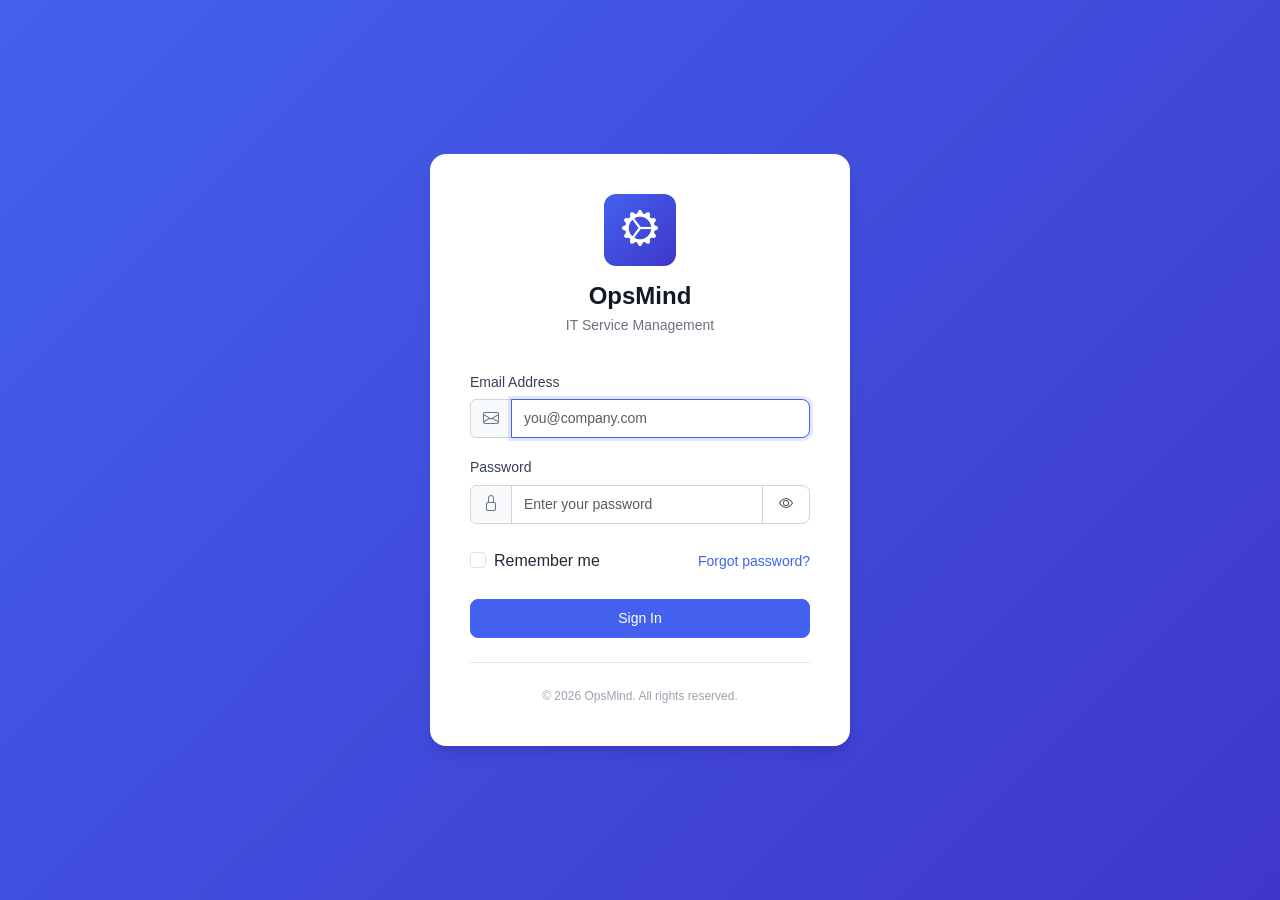
==== index.html @ 959a6747 "first commit" ====
<!DOCTYPE html>
<html lang="en">
<head>
    <meta charset="UTF-8">
    <meta name="viewport" content="width=device-width, initial-scale=1.0">
    <meta name="description" content="OpsMind - IT Service Management System">
    <title>OpsMind - Login</title>
    
    <!-- Bootstrap 5 CSS -->
    <link href="https://cdn.jsdelivr.net/npm/bootstrap@5.3.2/dist/css/bootstrap.min.css" rel="stylesheet">
    <!-- Bootstrap Icons -->
    <link href="https://cdn.jsdelivr.net/npm/bootstrap-icons@1.11.1/font/bootstrap-icons.css" rel="stylesheet">
    <!-- Custom CSS -->
    <link href="/assets/css/main.css" rel="stylesheet">
</head>
<body class="login-page">
    <div class="login-container">
        <div class="login-card">
            <!-- Logo and Branding -->
            <div class="login-header">
                <div class="login-logo">
                    <i class="bi bi-gear-wide-connected"></i>
                </div>
                <h1 class="login-title">OpsMind</h1>
                <p class="login-subtitle">IT Service Management</p>
            </div>

            <!-- Login Form -->
            <form id="loginForm" novalidate>
                <!-- Error Alert (hidden by default) -->
                <div id="loginError" class="alert alert-danger d-none" role="alert">
                    <i class="bi bi-exclamation-triangle-fill me-2"></i>
                    <span id="loginErrorMessage">Invalid credentials</span>
                </div>

                <!-- Email Input -->
                <div class="mb-3">
                    <label for="email" class="form-label">Email Address</label>
                    <div class="input-group">
                        <span class="input-group-text">
                            <i class="bi bi-envelope"></i>
                        </span>
                        <input 
                            type="email" 
                            class="form-control" 
                            id="email" 
                            name="email"
                            placeholder="you@company.com" 
                            required
                            autocomplete="email"
                        >
                    </div>
                    <div class="invalid-feedback">Please enter a valid email address.</div>
                </div>

                <!-- Password Input -->
                <div class="mb-4">
                    <label for="password" class="form-label">Password</label>
                    <div class="input-group">
                        <span class="input-group-text">
                            <i class="bi bi-lock"></i>
                        </span>
                        <input 
                            type="password" 
                            class="form-control" 
                            id="password" 
                            name="password"
                            placeholder="Enter your password" 
                            required
                            autocomplete="current-password"
                        >
                        <button 
                            class="btn btn-outline-secondary" 
                            type="button" 
                            id="togglePassword"
                            aria-label="Toggle password visibility"
                        >
                            <i class="bi bi-eye"></i>
                        </button>
                    </div>
                    <div class="invalid-feedback">Password is required.</div>
                </div>

                <!-- Remember Me & Forgot Password -->
                <div class="d-flex justify-content-between align-items-center mb-4">
                    <div class="form-check">
                        <input class="form-check-input" type="checkbox" id="rememberMe" name="rememberMe">
                        <label class="form-check-label" for="rememberMe">Remember me</label>
                    </div>
                    <a href="#" class="forgot-password-link">Forgot password?</a>
                </div>

                <!-- Submit Button -->
                <button type="submit" class="btn btn-primary w-100 btn-login" id="loginButton">
                    <span class="btn-text">Sign In</span>
                    <span class="btn-loader d-none">
                        <span class="spinner-border spinner-border-sm me-2" role="status" aria-hidden="true"></span>
                        Signing in...
                    </span>
                </button>
            </form>

            <!-- Footer -->
            <div class="login-footer">
                <p>&copy; 2026 OpsMind. All rights reserved.</p>
            </div>
        </div>
    </div>

    <!-- Bootstrap 5 JS -->
    <script src="https://cdn.jsdelivr.net/npm/bootstrap@5.3.2/dist/js/bootstrap.bundle.min.js"></script>
    <!-- Mock API (for demo mode - load before other scripts) -->
    <script src="/assets/js/mock-api.js"></script>
    <!-- Auth Module -->
    <script type="module" src="/assets/js/auth.js"></script>
</body>
</html>
---- assets/css/main.css ----
/**
 * OpsMind - IT Service Management System
 * Main Stylesheet
 * 
 * Design System:
 * - Primary: #4361ee (Professional Blue)
 * - Secondary: #3f37c9 (Deep Blue)
 * - Success: #10b981 (Green)
 * - Warning: #f59e0b (Amber)
 * - Danger: #ef4444 (Red)
 * - Info: #06b6d4 (Cyan)
 */

/* ====================================
   CSS Custom Properties (Variables)
   ==================================== */
:root {
    /* Brand Colors */
    --color-primary: #4361ee;
    --color-primary-hover: #3651d4;
    --color-primary-light: #eef2ff;
    --color-secondary: #3f37c9;
    
    /* Status Colors */
    --color-success: #10b981;
    --color-success-light: #d1fae5;
    --color-warning: #f59e0b;
    --color-warning-light: #fef3c7;
    --color-danger: #ef4444;
    --color-danger-light: #fee2e2;
    --color-info: #06b6d4;
    --color-info-light: #cffafe;
    
    /* Neutral Colors */
    --color-gray-50: #f9fafb;
    --color-gray-100: #f3f4f6;
    --color-gray-200: #e5e7eb;
    --color-gray-300: #d1d5db;
    --color-gray-400: #9ca3af;
    --color-gray-500: #6b7280;
    --color-gray-600: #4b5563;
    --color-gray-700: #374151;
    --color-gray-800: #1f2937;
    --color-gray-900: #111827;
    
    /* Layout */
    --sidebar-width: 260px;
    --sidebar-collapsed-width: 70px;
    --navbar-height: 60px;
    --content-padding: 24px;
    
    /* Typography */
    --font-family: 'Inter', -apple-system, BlinkMacSystemFont, 'Segoe UI', Roboto, Oxygen, Ubuntu, sans-serif;
    --font-size-xs: 0.75rem;
    --font-size-sm: 0.875rem;
    --font-size-base: 1rem;
    --font-size-lg: 1.125rem;
    --font-size-xl: 1.25rem;
    --font-size-2xl: 1.5rem;
    --font-size-3xl: 1.875rem;
    
    /* Shadows */
    --shadow-sm: 0 1px 2px 0 rgb(0 0 0 / 0.05);
    --shadow: 0 1px 3px 0 rgb(0 0 0 / 0.1), 0 1px 2px -1px rgb(0 0 0 / 0.1);
    --shadow-md: 0 4px 6px -1px rgb(0 0 0 / 0.1), 0 2px 4px -2px rgb(0 0 0 / 0.1);
    --shadow-lg: 0 10px 15px -3px rgb(0 0 0 / 0.1), 0 4px 6px -4px rgb(0 0 0 / 0.1);
    
    /* Border Radius */
    --radius-sm: 0.25rem;
    --radius: 0.5rem;
    --radius-lg: 0.75rem;
    --radius-xl: 1rem;
    
    /* Transitions */
    --transition-fast: 150ms ease;
    --transition-base: 200ms ease;
    --transition-slow: 300ms ease;
}

/* ====================================
   Base Styles
   ==================================== */
* {
    box-sizing: border-box;
}

html {
    height: 100%;
}

body {
    font-family: var(--font-family);
    font-size: var(--font-size-base);
    line-height: 1.6;
    color: var(--color-gray-800);
    background-color: var(--color-gray-100);
    margin: 0;
    padding: 0;
    min-height: 100%;
    -webkit-font-smoothing: antialiased;
    -moz-osx-font-smoothing: grayscale;
}

/* ====================================
   Login Page Styles
   ==================================== */
.login-page {
    min-height: 100vh;
    display: flex;
    align-items: center;
    justify-content: center;
    background: linear-gradient(135deg, var(--color-primary) 0%, var(--color-secondary) 100%);
    padding: 20px;
}

.login-container {
    width: 100%;
    max-width: 420px;
}

.login-card {
    background: white;
    border-radius: var(--radius-xl);
    box-shadow: var(--shadow-lg);
    padding: 40px;
}

.login-header {
    text-align: center;
    margin-bottom: 32px;
}

.login-logo {
    width: 72px;
    height: 72px;
    background: linear-gradient(135deg, var(--color-primary) 0%, var(--color-secondary) 100%);
    border-radius: var(--radius-lg);
    display: flex;
    align-items: center;
    justify-content: center;
    margin: 0 auto 16px;
}

.login-logo i {
    font-size: 36px;
    color: white;
}

.login-title {
    font-size: var(--font-size-2xl);
    font-weight: 700;
    color: var(--color-gray-900);
    margin: 0 0 4px 0;
}

.login-subtitle {
    font-size: var(--font-size-sm);
    color: var(--color-gray-500);
    margin: 0;
}

.login-footer {
    text-align: center;
    margin-top: 24px;
    padding-top: 24px;
    border-top: 1px solid var(--color-gray-200);
}

.login-footer p {
    font-size: var(--font-size-xs);
    color: var(--color-gray-400);
    margin: 0;
}

.forgot-password-link {
    font-size: var(--font-size-sm);
    color: var(--color-primary);
    text-decoration: none;
}

.forgot-password-link:hover {
    text-decoration: underline;
}

.btn-login {
    padding: 12px 24px;
    font-weight: 600;
}

.btn-login .btn-loader {
    display: inline-flex;
    align-items: center;
}

/* ====================================
   App Layout
   ==================================== */
.app-body {
    overflow-x: hidden;
}

.app-wrapper {
    display: flex;
    min-height: calc(100vh - var(--navbar-height));
    padding-top: var(--navbar-height);
}

/* ====================================
   Navbar Styles
   ==================================== */
.navbar-main {
    position: fixed;
    top: 0;
    left: 0;
    right: 0;
    height: var(--navbar-height);
    background: white;
    border-bottom: 1px solid var(--color-gray-200);
    z-index: 1030;
    display: flex;
    align-items: center;
    padding: 0 16px;
}

.navbar-brand {
    display: flex;
    align-items: center;
    gap: 12px;
    text-decoration: none;
    color: var(--color-gray-900);
    font-weight: 700;
    font-size: var(--font-size-lg);
}

.navbar-brand-icon {
    width: 36px;
    height: 36px;
    background: linear-gradient(135deg, var(--color-primary) 0%, var(--color-secondary) 100%);
    border-radius: var(--radius);
    display: flex;
    align-items: center;
    justify-content: center;
    color: white;
    font-size: 18px;
}

.navbar-menu {
    display: flex;
    align-items: center;
    gap: 8px;
    margin-left: auto;
}

.navbar-menu-item {
    display: flex;
    align-items: center;
    justify-content: center;
    width: 40px;
    height: 40px;
    border-radius: var(--radius);
    color: var(--color-gray-600);
    background: transparent;
    border: none;
    cursor: pointer;
    transition: all var(--transition-fast);
    position: relative;
}

.navbar-menu-item:hover {
    background: var(--color-gray-100);
    color: var(--color-gray-900);
}

.navbar-menu-item .notification-badge {
    position: absolute;
    top: 6px;
    right: 6px;
    width: 8px;
    height: 8px;
    background: var(--color-danger);
    border-radius: 50%;
    border: 2px solid white;
}

.navbar-user {
    display: flex;
    align-items: center;
    gap: 10px;
    padding: 6px 12px;
    border-radius: var(--radius);
    cursor: pointer;
    transition: background var(--transition-fast);
}

.navbar-user:hover {
    background: var(--color-gray-100);
}

.navbar-user-avatar {
    width: 32px;
    height: 32px;
    border-radius: 50%;
    background: var(--color-primary-light);
    color: var(--color-primary);
    display: flex;
    align-items: center;
    justify-content: center;
    font-weight: 600;
    font-size: var(--font-size-sm);
}

.navbar-user-info {
    display: none;
}

@media (min-width: 768px) {
    .navbar-user-info {
        display: block;
    }
    
    .navbar-user-name {
        font-size: var(--font-size-sm);
        font-weight: 600;
        color: var(--color-gray-900);
        line-height: 1.2;
    }
    
    .navbar-user-role {
        font-size: var(--font-size-xs);
        color: var(--color-gray-500);
        line-height: 1.2;
    }
}

/* ====================================
   Sidebar Styles
   ==================================== */
.sidebar {
    position: fixed;
    left: 0;
    top: var(--navbar-height);
    bottom: 0;
    width: var(--sidebar-width);
    background: var(--color-gray-900);
    overflow-y: auto;
    overflow-x: hidden;
    z-index: 1020;
    transition: transform var(--transition-base), width var(--transition-base);
}

.sidebar-nav {
    padding: 16px 12px;
}

.sidebar-section {
    margin-bottom: 24px;
}

.sidebar-section-title {
    font-size: var(--font-size-xs);
    font-weight: 600;
    color: var(--color-gray-500);
    text-transform: uppercase;
    letter-spacing: 0.05em;
    padding: 0 12px;
    margin-bottom: 8px;
}

.sidebar-link {
    display: flex;
    align-items: center;
    gap: 12px;
    padding: 10px 12px;
    border-radius: var(--radius);
    color: var(--color-gray-400);
    text-decoration: none;
    font-size: var(--font-size-sm);
    font-weight: 500;
    transition: all var(--transition-fast);
}

.sidebar-link:hover {
    background: rgba(255, 255, 255, 0.08);
    color: white;
}

.sidebar-link.active {
    background: var(--color-primary);
    color: white;
}

.sidebar-link i {
    font-size: 18px;
    width: 20px;
    text-align: center;
}

.sidebar-link-badge {
    margin-left: auto;
    background: var(--color-danger);
    color: white;
    font-size: var(--font-size-xs);
    padding: 2px 8px;
    border-radius: 10px;
    font-weight: 600;
}

/* Sidebar mobile toggle */
.sidebar-toggle {
    display: none;
}

/* Mobile sidebar */
@media (max-width: 991.98px) {
    .sidebar {
        transform: translateX(-100%);
        z-index: 1050;
        transition: transform 0.3s ease;
    }
    
    .sidebar.show {
        transform: translateX(0);
    }
    
    .sidebar-toggle {
        display: flex;
    }
    
    .sidebar-backdrop {
        display: none;
        position: fixed;
        inset: 0;
        background: rgba(0, 0, 0, 0.5);
        z-index: 1040;
        z-index: 1015;
    }
    
    .sidebar-backdrop.show {
        display: block;
    }
}

/* ====================================
   Main Content Styles
   ==================================== */
.main-content {
    flex: 1;
    margin-left: var(--sidebar-width);
    min-height: calc(100vh - var(--navbar-height));
    background: var(--color-gray-100);
    width: calc(100% - var(--sidebar-width));
}

@media (max-width: 991.98px) {
    .main-content {
        margin-left: 0;
        width: 100%;
    }
}

/* ====================================
   Page Header
   ==================================== */
.page-header {
    background: white;
    border-bottom: 1px solid var(--color-gray-200);
    padding: 20px var(--content-padding);
    margin: 0 0 0 0;
    display: flex;
    flex-wrap: wrap;
    gap: 16px;
    justify-content: space-between;
    align-items: center;
}

.page-title {
    font-size: var(--font-size-2xl);
    font-weight: 700;
    color: var(--color-gray-900);
    margin: 0;
}

.page-subtitle {
    font-size: var(--font-size-sm);
    color: var(--color-gray-500);
    margin: 4px 0 0 0;
}

.page-header-actions {
    display: flex;
    gap: 8px;
    flex-wrap: wrap;
}

/* ====================================
   Page Content
   ==================================== */
.page-content {
    padding: var(--content-padding);
}

/* ====================================
   Stat Cards (Dashboard)
   ==================================== */
.stat-card {
    background: white;
    border-radius: var(--radius-lg);
    box-shadow: var(--shadow);
    overflow: hidden;
    transition: transform var(--transition-fast), box-shadow var(--transition-fast);
}

.stat-card:hover {
    transform: translateY(-2px);
    box-shadow: var(--shadow-md);
}

.stat-card-body {
    padding: 20px;
    display: flex;
    gap: 16px;
}

.stat-icon {
    width: 48px;
    height: 48px;
    border-radius: var(--radius);
    display: flex;
    align-items: center;
    justify-content: center;
    font-size: 24px;
    flex-shrink: 0;
}

.stat-card-primary .stat-icon {
    background: var(--color-primary-light);
    color: var(--color-primary);
}

.stat-card-info .stat-icon {
    background: var(--color-info-light);
    color: var(--color-info);
}

.stat-card-danger .stat-icon {
    background: var(--color-danger-light);
    color: var(--color-danger);
}

.stat-card-success .stat-icon {
    background: var(--color-success-light);
    color: var(--color-success);
}

.stat-info {
    flex: 1;
    min-width: 0;
}

.stat-label {
    font-size: var(--font-size-sm);
    color: var(--color-gray-500);
    margin: 0;
}

.stat-value {
    font-size: var(--font-size-2xl);
    font-weight: 700;
    color: var(--color-gray-900);
    margin: 4px 0;
    line-height: 1.2;
}

.stat-change {
    font-size: var(--font-size-xs);
    margin: 0;
}

.stat-change.positive {
    color: var(--color-success);
}

.stat-change.negative {
    color: var(--color-danger);
}

.stat-change.neutral {
    color: var(--color-gray-500);
}

/* Mini stat cards (Workflows page) */
.stat-card-mini {
    background: white;
    border-radius: var(--radius);
    padding: 16px;
    display: flex;
    align-items: center;
    gap: 12px;
    box-shadow: var(--shadow-sm);
}

.stat-icon-mini {
    width: 40px;
    height: 40px;
    border-radius: var(--radius);
    display: flex;
    align-items: center;
    justify-content: center;
    font-size: 18px;
}

.stat-label-mini {
    font-size: var(--font-size-xs);
    color: var(--color-gray-500);
    margin: 0;
}

.stat-value-mini {
    font-size: var(--font-size-xl);
    font-weight: 700;
    color: var(--color-gray-900);
    margin: 0;
}

/* ====================================
   Dashboard Cards
   ==================================== */
.dashboard-card {
    height: 100%;
    border: none;
    box-shadow: var(--shadow);
    border-radius: var(--radius-lg);
}

.dashboard-card .card-header {
    background: transparent;
    border-bottom: 1px solid var(--color-gray-200);
    padding: 16px 20px;
    display: flex;
    justify-content: space-between;
    align-items: center;
}

.dashboard-card .card-title {
    font-size: var(--font-size-base);
    font-weight: 600;
    color: var(--color-gray-900);
    margin: 0;
    display: flex;
    align-items: center;
}

.dashboard-card .card-footer {
    background: transparent;
    border-top: 1px solid var(--color-gray-200);
    padding: 12px 20px;
}

/* ====================================
   Chart Styles
   ==================================== */
.chart-container {
    min-height: 250px;
    position: relative;
}

.chart-loading {
    position: absolute;
    inset: 0;
    display: flex;
    align-items: center;
    justify-content: center;
    background: white;
}

.simple-bar-chart {
    display: flex;
    align-items: flex-end;
    justify-content: space-around;
    height: 200px;
    padding: 20px 10px;
    gap: 8px;
}

.bar-group {
    display: flex;
    gap: 4px;
    align-items: flex-end;
    flex: 1;
    max-width: 60px;
}

.bar {
    flex: 1;
    border-radius: 4px 4px 0 0;
    min-height: 4px;
    transition: height var(--transition-base);
}

.bar-created {
    background: var(--color-primary);
}

.bar-resolved {
    background: var(--color-success);
}

.bar-label {
    text-align: center;
    font-size: var(--font-size-xs);
    color: var(--color-gray-500);
    margin-top: 8px;
}

.chart-legend {
    display: flex;
    justify-content: center;
    gap: 24px;
    padding-top: 16px;
    border-top: 1px solid var(--color-gray-200);
    margin-top: 16px;
}

.legend-item {
    display: flex;
    align-items: center;
    gap: 8px;
    font-size: var(--font-size-sm);
    color: var(--color-gray-600);
}

.legend-color {
    width: 12px;
    height: 12px;
    border-radius: 2px;
}

/* ====================================
   Activity List
   ==================================== */
.activity-list {
    max-height: 350px;
    overflow-y: auto;
}

.activity-item {
    display: flex;
    gap: 12px;
    padding: 12px 20px;
    border-bottom: 1px solid var(--color-gray-100);
    transition: background var(--transition-fast);
}

.activity-item:hover {
    background: var(--color-gray-50);
}

.activity-item:last-child {
    border-bottom: none;
}

.activity-icon {
    width: 32px;
    height: 32px;
    border-radius: 50%;
    display: flex;
    align-items: center;
    justify-content: center;
    font-size: 14px;
    flex-shrink: 0;
}

.activity-icon.ticket-created {
    background: var(--color-primary-light);
    color: var(--color-primary);
}

.activity-icon.ticket-resolved {
    background: var(--color-success-light);
    color: var(--color-success);
}

.activity-icon.workflow-triggered {
    background: var(--color-info-light);
    color: var(--color-info);
}

.activity-icon.sla-warning {
    background: var(--color-warning-light);
    color: var(--color-warning);
}

.activity-content {
    flex: 1;
    min-width: 0;
}

.activity-text {
    font-size: var(--font-size-sm);
    color: var(--color-gray-700);
    margin: 0;
    line-height: 1.4;
}

.activity-text strong {
    color: var(--color-gray-900);
}

.activity-time {
    font-size: var(--font-size-xs);
    color: var(--color-gray-400);
    margin-top: 2px;
}

/* ====================================
   Filter Card
   ==================================== */
.filter-card {
    border: none;
    box-shadow: var(--shadow-sm);
    border-radius: var(--radius-lg);
}

/* ====================================
   Tables
   ==================================== */
.table {
    margin-bottom: 0;
}

.table thead th {
    background: var(--color-gray-50);
    font-size: var(--font-size-sm);
    font-weight: 600;
    color: var(--color-gray-600);
    border-bottom: 1px solid var(--color-gray-200);
    padding: 12px 16px;
    white-space: nowrap;
}

.table tbody td {
    padding: 12px 16px;
    vertical-align: middle;
    border-bottom: 1px solid var(--color-gray-100);
    font-size: var(--font-size-sm);
}

.table tbody tr:hover {
    background: var(--color-gray-50);
}

.table-hover tbody tr {
    cursor: pointer;
}

/* Sortable headers */
.sortable {
    cursor: pointer;
    user-select: none;
}

.sortable:hover {
    background: var(--color-gray-100);
}

.sort-icon {
    font-size: 12px;
    margin-left: 4px;
    opacity: 0.5;
}

.sortable.asc .sort-icon::before {
    content: "\F282"; /* chevron-up */
}

.sortable.desc .sort-icon::before {
    content: "\F286"; /* chevron-down */
}

/* ====================================
   Status Badges
   ==================================== */
.badge {
    font-weight: 500;
    padding: 4px 10px;
    font-size: var(--font-size-xs);
    border-radius: var(--radius);
}

/* Status badges */
.badge-status-open {
    background: var(--color-primary-light);
    color: var(--color-primary);
}

.badge-status-in_progress,
.badge-status-in-progress {
    background: var(--color-info-light);
    color: var(--color-info);
}

.badge-status-pending {
    background: var(--color-warning-light);
    color: var(--color-warning);
}

.badge-status-resolved {
    background: var(--color-success-light);
    color: var(--color-success);
}

.badge-status-closed {
    background: var(--color-gray-200);
    color: var(--color-gray-600);
}

/* Priority badges */
.badge-priority-critical {
    background: var(--color-danger);
    color: white;
}

.badge-priority-high {
    background: var(--color-warning);
    color: var(--color-gray-900);
}

.badge-priority-medium {
    background: var(--color-info-light);
    color: var(--color-info);
}

.badge-priority-low {
    background: var(--color-gray-200);
    color: var(--color-gray-600);
}

/* Workflow status badges */
.badge-workflow-active {
    background: var(--color-success-light);
    color: var(--color-success);
}

.badge-workflow-inactive {
    background: var(--color-gray-200);
    color: var(--color-gray-600);
}

.badge-workflow-draft {
    background: var(--color-warning-light);
    color: var(--color-warning);
}

/* Execution status badges */
.badge-execution-running {
    background: var(--color-info-light);
    color: var(--color-info);
}

.badge-execution-completed {
    background: var(--color-success-light);
    color: var(--color-success);
}

.badge-execution-failed {
    background: var(--color-danger-light);
    color: var(--color-danger);
}

.badge-execution-cancelled {
    background: var(--color-gray-200);
    color: var(--color-gray-600);
}

/* ====================================
   Empty & Error States
   ==================================== */
.empty-state,
.error-state {
    text-align: center;
    padding: 48px 24px;
}

.empty-state i,
.error-state i {
    font-size: 48px;
    color: var(--color-gray-300);
    margin-bottom: 16px;
}

.empty-state h4,
.error-state h4 {
    font-size: var(--font-size-lg);
    color: var(--color-gray-700);
    margin: 0 0 8px 0;
}

.empty-state p,
.error-state p {
    font-size: var(--font-size-sm);
    color: var(--color-gray-500);
    margin: 0 0 16px 0;
}

.error-state i {
    color: var(--color-danger);
}

/* ====================================
   Cards (General)
   ==================================== */
.card {
    border: none;
    box-shadow: var(--shadow);
    border-radius: var(--radius-lg);
}

.card-header {
    background: white;
    border-bottom: 1px solid var(--color-gray-200);
    padding: 16px 20px;
}

.card-title {
    font-size: var(--font-size-base);
    font-weight: 600;
    margin: 0;
}

.card-footer {
    background: var(--color-gray-50);
    border-top: 1px solid var(--color-gray-200);
    padding: 12px 20px;
}

/* ====================================
   Workflow Cards
   ==================================== */
.workflow-card {
    border: 1px solid var(--color-gray-200);
    border-radius: var(--radius-lg);
    background: white;
    transition: all var(--transition-fast);
    cursor: pointer;
}

.workflow-card:hover {
    border-color: var(--color-primary);
    box-shadow: var(--shadow-md);
}

.workflow-card-header {
    padding: 16px;
    display: flex;
    justify-content: space-between;
    align-items: flex-start;
    gap: 12px;
}

.workflow-card-title {
    font-size: var(--font-size-base);
    font-weight: 600;
    color: var(--color-gray-900);
    margin: 0 0 4px 0;
}

.workflow-card-desc {
    font-size: var(--font-size-sm);
    color: var(--color-gray-500);
    margin: 0;
    display: -webkit-box;
    -webkit-line-clamp: 2;
    -webkit-box-orient: vertical;
    overflow: hidden;
}

.workflow-card-footer {
    padding: 12px 16px;
    background: var(--color-gray-50);
    border-top: 1px solid var(--color-gray-100);
    border-radius: 0 0 var(--radius-lg) var(--radius-lg);
    display: flex;
    justify-content: space-between;
    align-items: center;
}

.workflow-trigger {
    display: flex;
    align-items: center;
    gap: 6px;
    font-size: var(--font-size-xs);
    color: var(--color-gray-500);
}

.workflow-stats {
    display: flex;
    gap: 16px;
}

.workflow-stat {
    font-size: var(--font-size-xs);
    color: var(--color-gray-500);
}

.workflow-stat strong {
    color: var(--color-gray-700);
}

/* ====================================
   Workflow Steps
   ==================================== */
.workflow-steps {
    border-left: 2px solid var(--color-gray-200);
    margin-left: 16px;
    padding-left: 24px;
}

.workflow-step {
    position: relative;
    padding-bottom: 20px;
}

.workflow-step:last-child {
    padding-bottom: 0;
}

.workflow-step::before {
    content: '';
    position: absolute;
    left: -29px;
    top: 4px;
    width: 12px;
    height: 12px;
    border-radius: 50%;
    background: white;
    border: 2px solid var(--color-gray-300);
}

.workflow-step.completed::before {
    background: var(--color-success);
    border-color: var(--color-success);
}

.workflow-step.running::before {
    background: var(--color-info);
    border-color: var(--color-info);
    animation: pulse 1.5s infinite;
}

.workflow-step.failed::before {
    background: var(--color-danger);
    border-color: var(--color-danger);
}

@keyframes pulse {
    0%, 100% { opacity: 1; }
    50% { opacity: 0.5; }
}

.step-title {
    font-size: var(--font-size-sm);
    font-weight: 600;
    color: var(--color-gray-900);
    margin: 0 0 4px 0;
}

.step-description {
    font-size: var(--font-size-xs);
    color: var(--color-gray-500);
    margin: 0;
}

.step-meta {
    font-size: var(--font-size-xs);
    color: var(--color-gray-400);
    margin-top: 4px;
}

/* ====================================
   Execution Steps
   ==================================== */
.execution-steps {
    border-left: 2px solid var(--color-gray-200);
    margin-left: 16px;
    padding-left: 24px;
}

.execution-step {
    position: relative;
    padding-bottom: 16px;
    padding-right: 16px;
}

.execution-step:last-child {
    padding-bottom: 0;
}

.execution-step::before {
    content: '';
    position: absolute;
    left: -29px;
    top: 4px;
    width: 12px;
    height: 12px;
    border-radius: 50%;
    background: var(--color-gray-300);
}

.execution-step.completed::before {
    background: var(--color-success);
}

.execution-step.running::before {
    background: var(--color-info);
    animation: pulse 1.5s infinite;
}

.execution-step.failed::before {
    background: var(--color-danger);
}

.execution-step.pending::before {
    background: var(--color-gray-300);
}

.execution-step-header {
    display: flex;
    justify-content: space-between;
    align-items: flex-start;
    gap: 12px;
}

.execution-step-title {
    font-size: var(--font-size-sm);
    font-weight: 600;
    color: var(--color-gray-900);
    margin: 0;
}

.execution-step-time {
    font-size: var(--font-size-xs);
    color: var(--color-gray-400);
    white-space: nowrap;
}

.execution-step-message {
    font-size: var(--font-size-xs);
    color: var(--color-gray-500);
    margin: 4px 0 0 0;
    padding: 8px 12px;
    background: var(--color-gray-50);
    border-radius: var(--radius);
}

.execution-step.failed .execution-step-message {
    background: var(--color-danger-light);
    color: var(--color-danger);
}

/* ====================================
   Description Box
   ==================================== */
.description-box {
    padding: 16px;
    background: var(--color-gray-50);
    border-radius: var(--radius);
    font-size: var(--font-size-sm);
    line-height: 1.6;
    color: var(--color-gray-700);
    white-space: pre-wrap;
}

/* ====================================
   AI Recommendations
   ==================================== */
.ai-recommendations-section .card {
    box-shadow: none;
}

.ai-recommendations-section .list-unstyled li {
    display: flex;
    gap: 12px;
    padding: 8px 0;
    font-size: var(--font-size-sm);
}

.ai-recommendations-section .list-unstyled li:not(:last-child) {
    border-bottom: 1px solid var(--color-gray-200);
}

.ai-recommendations-section .list-unstyled li::before {
    content: '\F6CC';
    font-family: 'bootstrap-icons';
    color: var(--color-primary);
}

/* ====================================
   Modals
   ==================================== */
.modal-header {
    border-bottom: 1px solid var(--color-gray-200);
    padding: 16px 24px;
}

.modal-body {
    padding: 24px;
}

.modal-footer {
    border-top: 1px solid var(--color-gray-200);
    padding: 16px 24px;
}

.modal-title {
    font-size: var(--font-size-lg);
    font-weight: 600;
}

/* ====================================
   Pagination
   ==================================== */
.pagination {
    gap: 4px;
}

.page-link {
    border-radius: var(--radius);
    padding: 6px 12px;
    font-size: var(--font-size-sm);
    color: var(--color-gray-700);
    border: 1px solid var(--color-gray-200);
}

.page-link:hover {
    background: var(--color-gray-100);
    border-color: var(--color-gray-300);
    color: var(--color-gray-900);
}

.page-item.active .page-link {
    background: var(--color-primary);
    border-color: var(--color-primary);
    color: white;
}

.page-item.disabled .page-link {
    background: var(--color-gray-50);
    color: var(--color-gray-400);
}

.pagination-info {
    font-size: var(--font-size-sm);
    color: var(--color-gray-500);
}

/* ====================================
   Toasts
   ==================================== */
.toast {
    border: none;
    box-shadow: var(--shadow-lg);
    border-radius: var(--radius);
}

.toast-success {
    background: var(--color-success);
    color: white;
}

.toast-error {
    background: var(--color-danger);
    color: white;
}

.toast-warning {
    background: var(--color-warning);
    color: var(--color-gray-900);
}

.toast-info {
    background: var(--color-info);
    color: white;
}

/* ====================================
   Form Styles
   ==================================== */
.form-label {
    font-size: var(--font-size-sm);
    font-weight: 500;
    color: var(--color-gray-700);
    margin-bottom: 6px;
}

.form-control,
.form-select {
    border: 1px solid var(--color-gray-300);
    border-radius: var(--radius);
    padding: 8px 12px;
    font-size: var(--font-size-sm);
    transition: border-color var(--transition-fast), box-shadow var(--transition-fast);
}

.form-control:focus,
.form-select:focus {
    border-color: var(--color-primary);
    box-shadow: 0 0 0 3px rgba(67, 97, 238, 0.15);
}

.form-control.is-invalid,
.form-select.is-invalid {
    border-color: var(--color-danger);
}

.input-group-text {
    background: var(--color-gray-50);
    border: 1px solid var(--color-gray-300);
    color: var(--color-gray-500);
}

/* ====================================
   Button Styles
   ==================================== */
.btn {
    font-size: var(--font-size-sm);
    font-weight: 500;
    padding: 8px 16px;
    border-radius: var(--radius);
    transition: all var(--transition-fast);
}

.btn-primary {
    background: var(--color-primary);
    border-color: var(--color-primary);
}

.btn-primary:hover {
    background: var(--color-primary-hover);
    border-color: var(--color-primary-hover);
}

.btn-outline-secondary {
    border-color: var(--color-gray-300);
    color: var(--color-gray-700);
}

.btn-outline-secondary:hover {
    background: var(--color-gray-100);
    border-color: var(--color-gray-400);
    color: var(--color-gray-900);
}

.btn-sm {
    padding: 6px 12px;
    font-size: var(--font-size-xs);
}

/* Button loading state */
.btn .btn-loader {
    display: inline-flex;
    align-items: center;
}

/* ====================================
   Utilities
   ==================================== */
.text-truncate-2 {
    display: -webkit-box;
    -webkit-line-clamp: 2;
    -webkit-box-orient: vertical;
    overflow: hidden;
}

.cursor-pointer {
    cursor: pointer;
}

/* Progress bar in table */
.progress-mini {
    height: 6px;
    border-radius: 3px;
    background: var(--color-gray-200);
    min-width: 60px;
}

.progress-mini .progress-bar {
    border-radius: 3px;
}

/* ====================================
   Responsive Adjustments
   ==================================== */
@media (max-width: 767.98px) {
    .page-header {
        padding: 16px;
    }
    
    .page-content {
        padding: 16px;
    }
    
    .page-title {
        font-size: var(--font-size-xl);
    }
    
    .stat-card-body {
        padding: 16px;
    }
    
    .stat-value {
        font-size: var(--font-size-xl);
    }
    
    .modal-dialog {
        margin: 8px;
    }
}

/* ====================================
   Loading Skeleton Animation
   ==================================== */
.placeholder {
    animation: placeholder-shimmer 1.5s ease-in-out infinite;
    background: linear-gradient(
        90deg,
        var(--color-gray-200) 0%,
        var(--color-gray-100) 50%,
        var(--color-gray-200) 100%
    );
    background-size: 200% 100%;
}

@keyframes placeholder-shimmer {
    0% { background-position: 200% 0; }
    100% { background-position: -200% 0; }
}

/* ====================================
   Print Styles
   ==================================== */
@media print {
    .sidebar,
    .navbar-main,
    .page-header-actions,
    .filter-card {
        display: none !important;
    }
    
    .main-content {
        margin-left: 0 !important;
    }
    
    .app-wrapper {
        padding-top: 0 !important;
    }
}
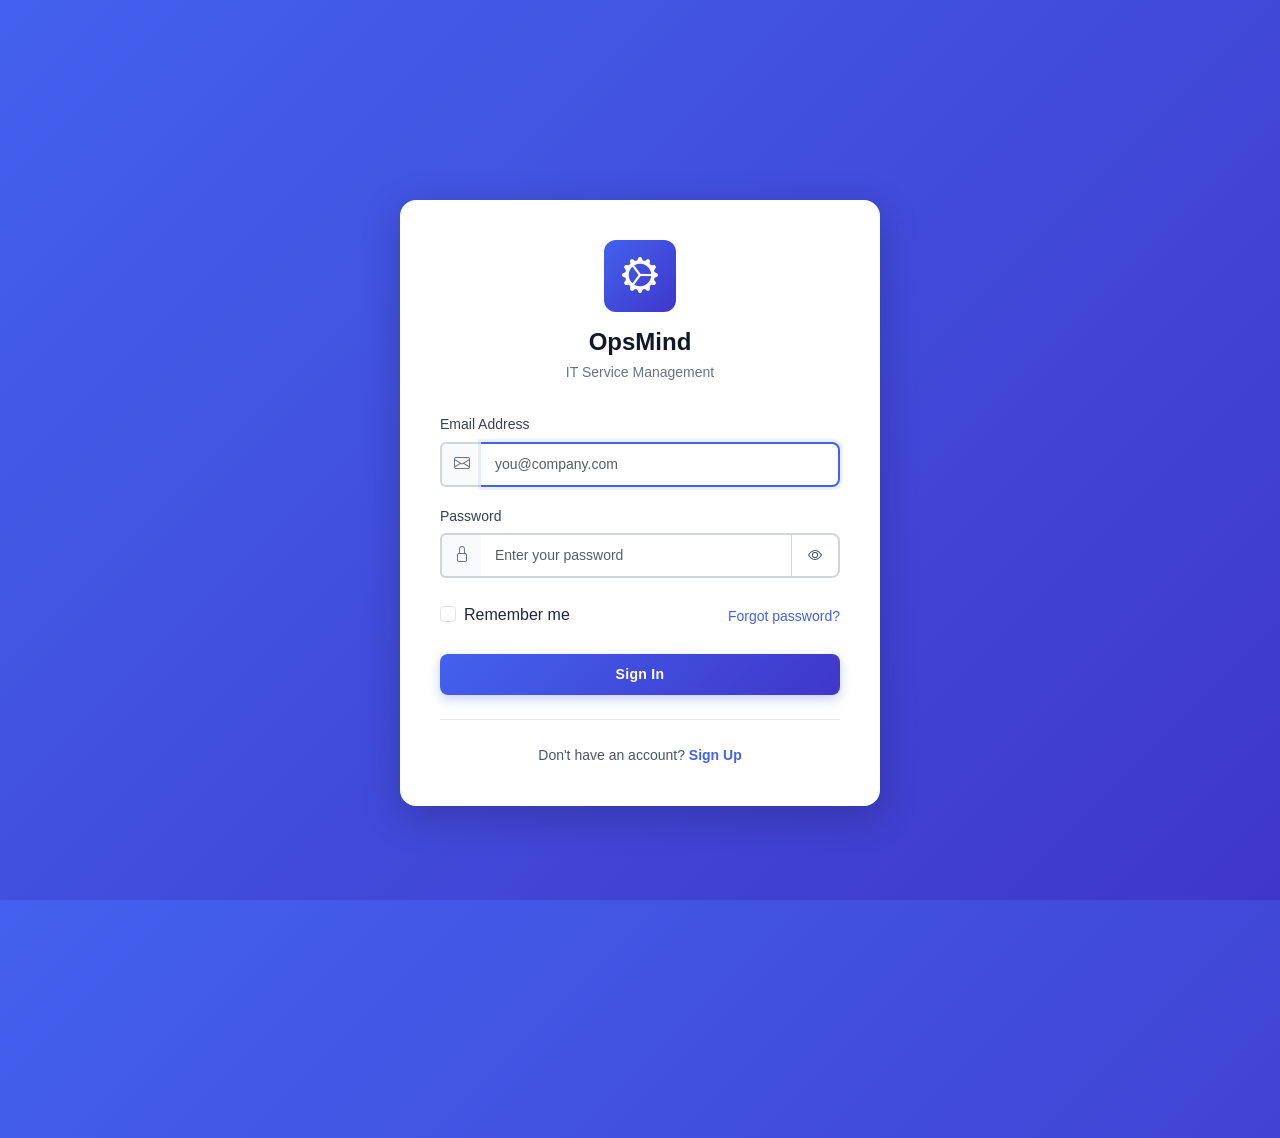
==== commit 2df66e04: "feat: Implement signup functionality with form validation and toggle effects" ====
--- a/index.html
+++ b/index.html
@@ -12,20 +12,25 @@
     <link href="https://cdn.jsdelivr.net/npm/bootstrap-icons@1.11.1/font/bootstrap-icons.css" rel="stylesheet">
     <!-- Custom CSS -->
     <link href="/assets/css/main.css" rel="stylesheet">
+
+    <!-- Runtime config (must be before any app/service scripts) -->
+    <script src="/assets/js/config.js"></script>
 </head>
 <body class="login-page">
     <div class="login-container">
-        <div class="login-card">
-            <!-- Logo and Branding -->
-            <div class="login-header">
-                <div class="login-logo">
-                    <i class="bi bi-gear-wide-connected"></i>
-                </div>
-                <h1 class="login-title">OpsMind</h1>
-                <p class="login-subtitle">IT Service Management</p>
-            </div>
-
-            <!-- Login Form -->
+        <div class="login-card-wrapper">
+            <!-- Sign In Card (Front) -->
+            <div class="login-card login-card-front">
+                <!-- Logo and Branding -->
+                <div class="login-header">
+                    <div class="login-logo">
+                        <i class="bi bi-gear-wide-connected"></i>
+                    </div>
+                    <h1 class="login-title">OpsMind</h1>
+                    <p class="login-subtitle">IT Service Management</p>
+                </div>
+
+                <!-- Login Form -->
             <form id="loginForm" novalidate>
                 <!-- Error Alert (hidden by default) -->
                 <div id="loginError" class="alert alert-danger d-none" role="alert">
@@ -102,9 +107,166 @@
 
             <!-- Footer -->
             <div class="login-footer">
-                <p>&copy; 2026 OpsMind. All rights reserved.</p>
+                <p>Don't have an account? <a href="#" class="signup-link" id="showSignup">Sign Up</a></p>
             </div>
         </div>
+
+        <!-- Sign Up Card (Back) -->
+        <div class="login-card login-card-back">
+            <!-- Logo and Branding -->
+            <div class="login-header">
+                <div class="login-logo">
+                    <i class="bi bi-person-plus-fill"></i>
+                </div>
+                <h1 class="login-title">Create Account</h1>
+                <p class="login-subtitle">Join OpsMind Today</p>
+            </div>
+
+            <!-- Signup Form -->
+            <form id="signupForm" novalidate>
+                <!-- Error Alert (hidden by default) -->
+                <div id="signupError" class="alert alert-danger d-none" role="alert">
+                    <i class="bi bi-exclamation-triangle-fill me-2"></i>
+                    <span id="signupErrorMessage">Please fix the errors below</span>
+                </div>
+
+                <!-- Account Type Selection -->
+                <div class="mb-3">
+                    <label class="form-label d-block">Account Type</label>
+                    <div class="account-type-selector">
+                        <div class="form-check form-check-inline account-type-option">
+                            <input class="form-check-input" type="radio" name="accountType" id="doctorAccount" value="doctor" required checked>
+                            <label class="form-check-label" for="doctorAccount">
+                                <i class="bi bi-heart-pulse-fill me-2"></i>
+                                <span>Doctor</span>
+                            </label>
+                        </div>
+                        <div class="form-check form-check-inline account-type-option">
+                            <input class="form-check-input" type="radio" name="accountType" id="studentAccount" value="student" required>
+                            <label class="form-check-label" for="studentAccount">
+                                <i class="bi bi-mortarboard-fill me-2"></i>
+                                <span>Student</span>
+                            </label>
+                        </div>
+                    </div>
+                </div>
+
+                <!-- Full Name Input -->
+                <div class="mb-3">
+                    <label for="fullName" class="form-label">Full Name</label>
+                    <div class="input-group">
+                        <span class="input-group-text">
+                            <i class="bi bi-person"></i>
+                        </span>
+                        <input 
+                            type="text" 
+                            class="form-control" 
+                            id="fullName" 
+                            name="fullName"
+                            placeholder="John Doe" 
+                            required
+                            autocomplete="name"
+                        >
+                    </div>
+                    <div class="invalid-feedback">Please enter your full name.</div>
+                </div>
+
+                <!-- Email Input -->
+                <div class="mb-3">
+                    <label for="signupEmail" class="form-label">Email Address</label>
+                    <div class="input-group">
+                        <span class="input-group-text">
+                            <i class="bi bi-envelope"></i>
+                        </span>
+                        <input 
+                            type="email" 
+                            class="form-control" 
+                            id="signupEmail" 
+                            name="email"
+                            placeholder="you@company.com" 
+                            required
+                            autocomplete="email"
+                        >
+                    </div>
+                    <div class="invalid-feedback">Please enter a valid email address.</div>
+                </div>
+
+                <!-- Password Input -->
+                <div class="mb-3">
+                    <label for="signupPassword" class="form-label">Password</label>
+                    <div class="input-group">
+                        <span class="input-group-text">
+                            <i class="bi bi-lock"></i>
+                        </span>
+                        <input 
+                            type="password" 
+                            class="form-control" 
+                            id="signupPassword" 
+                            name="password"
+                            placeholder="Create a strong password" 
+                            required
+                            autocomplete="new-password"
+                            minlength="8"
+                        >
+                        <button 
+                            class="btn btn-outline-secondary" 
+                            type="button" 
+                            id="toggleSignupPassword"
+                            aria-label="Toggle password visibility"
+                        >
+                            <i class="bi bi-eye"></i>
+                        </button>
+                    </div>
+                    <div class="invalid-feedback">Password must be at least 8 characters.</div>
+                </div>
+
+                <!-- Confirm Password Input -->
+                <div class="mb-3">
+                    <label for="confirmPassword" class="form-label">Confirm Password</label>
+                    <div class="input-group">
+                        <span class="input-group-text">
+                            <i class="bi bi-lock-fill"></i>
+                        </span>
+                        <input 
+                            type="password" 
+                            class="form-control" 
+                            id="confirmPassword" 
+                            name="confirmPassword"
+                            placeholder="Re-enter your password" 
+                            required
+                            autocomplete="new-password"
+                        >
+                    </div>
+                    <div class="invalid-feedback">Passwords do not match.</div>
+                </div>
+
+                <!-- Terms and Conditions -->
+                <div class="mb-4">
+                    <div class="form-check">
+                        <input class="form-check-input" type="checkbox" id="agreeTerms" name="agreeTerms" required>
+                        <label class="form-check-label" for="agreeTerms">
+                            I agree to the <a href="#" class="text-primary">Terms & Conditions</a>
+                        </label>
+                        <div class="invalid-feedback">You must agree to the terms.</div>
+                    </div>
+                </div>
+
+                <!-- Submit Button -->
+                <button type="submit" class="btn btn-primary w-100 btn-login" id="signupButton">
+                    <span class="btn-text">Create Account</span>
+                    <span class="btn-loader d-none">
+                        <span class="spinner-border spinner-border-sm me-2" role="status" aria-hidden="true"></span>
+                        Creating account...
+                    </span>
+                </button>
+            </form>
+
+            <!-- Footer -->
+            <div class="login-footer">
+                <p>Already have an account? <a href="#" class="signup-link" id="showLogin">Sign In</a></p>
+            </div>
+        </div>
+    </div>
     </div>
 
     <!-- Bootstrap 5 JS -->
--- a/assets/css/main.css
+++ b/assets/css/main.css
@@ -111,23 +111,53 @@
     justify-content: center;
     background: linear-gradient(135deg, var(--color-primary) 0%, var(--color-secondary) 100%);
     padding: 20px;
+    perspective: 1000px;
 }
 
 .login-container {
     width: 100%;
-    max-width: 420px;
-}
-
+    max-width: 480px;
+    perspective: 1000px;
+}
+
+/* Card Wrapper for Flip Effect */
+.login-card-wrapper {
+    position: relative;
+    width: 100%;
+    height: auto;
+    min-height: 500px;
+    transition: transform 0.8s;
+    transform-style: preserve-3d;
+}
+
+.login-card-wrapper.flipped {
+    transform: rotateY(180deg);
+}
+
+/* Individual Cards */
 .login-card {
+    position: absolute;
+    width: 100%;
     background: white;
     border-radius: var(--radius-xl);
-    box-shadow: var(--shadow-lg);
+    box-shadow: 0 10px 40px rgba(0, 0, 0, 0.2);
     padding: 40px;
+    backface-visibility: hidden;
+    -webkit-backface-visibility: hidden;
+}
+
+.login-card-front {
+    z-index: 2;
+    transform: rotateY(0deg);
+}
+
+.login-card-back {
+    transform: rotateY(180deg);
 }
 
 .login-header {
     text-align: center;
-    margin-bottom: 32px;
+    margin-bottom: 28px;
 }
 
 .login-logo {
@@ -139,6 +169,11 @@
     align-items: center;
     justify-content: center;
     margin: 0 auto 16px;
+    transition: transform var(--transition-base);
+}
+
+.login-logo:hover {
+    transform: scale(1.05) rotate(5deg);
 }
 
 .login-logo i {
@@ -167,21 +202,92 @@
 }
 
 .login-footer p {
-    font-size: var(--font-size-xs);
-    color: var(--color-gray-400);
+    font-size: var(--font-size-sm);
+    color: var(--color-gray-600);
     margin: 0;
 }
 
-.forgot-password-link {
-    font-size: var(--font-size-sm);
+.signup-link {
     color: var(--color-primary);
     text-decoration: none;
+    font-weight: 600;
+    transition: all var(--transition-fast);
+}
+
+.signup-link:hover {
+    color: var(--color-primary-hover);
+    text-decoration: underline;
+}
+
+.forgot-password-link {
+    font-size: var(--font-size-sm);
+    color: var(--color-primary);
+    text-decoration: none;
+    transition: all var(--transition-fast);
 }
 
 .forgot-password-link:hover {
+    color: var(--color-primary-hover);
     text-decoration: underline;
 }
 
+/* Account Type Selector */
+.account-type-selector {
+    display: flex;
+    gap: 12px;
+    margin-bottom: 8px;
+}
+
+.account-type-option {
+    flex: 1;
+    margin: 0 !important;
+}
+
+.account-type-option .form-check-input {
+    display: none;
+}
+
+.account-type-option .form-check-label {
+    display: flex;
+    flex-direction: column;
+    align-items: center;
+    justify-content: center;
+    padding: 16px 12px;
+    border: 2px solid var(--color-gray-300);
+    border-radius: var(--radius-lg);
+    cursor: pointer;
+    transition: all var(--transition-base);
+    background: white;
+    font-weight: 500;
+    color: var(--color-gray-700);
+    text-align: center;
+}
+
+.account-type-option .form-check-label i {
+    font-size: 28px;
+    margin-bottom: 8px;
+    display: block;
+}
+
+.account-type-option .form-check-input:checked + .form-check-label {
+    border-color: var(--color-primary);
+    background: linear-gradient(135deg, var(--color-primary-light) 0%, rgba(67, 97, 238, 0.1) 100%);
+    color: var(--color-primary);
+    transform: translateY(-2px);
+    box-shadow: 0 4px 12px rgba(67, 97, 238, 0.2);
+}
+
+.account-type-option .form-check-label:hover {
+    border-color: var(--color-primary);
+    transform: translateY(-1px);
+}
+
+/* Doctor Icon Color */
+.account-type-option .form-check-input:checked + .form-check-label i {
+    color: var(--color-primary);
+}
+
+/* Login Form Enhancements */
 .btn-login {
     padding: 12px 24px;
     font-weight: 600;
@@ -190,6 +296,56 @@
 .btn-login .btn-loader {
     display: inline-flex;
     align-items: center;
+}
+
+/* Form Control Enhancements for Login/Signup */
+.login-card .form-control,
+.login-card .form-select {
+    padding: 10px 14px;
+    border: 2px solid var(--color-gray-300);
+    transition: all var(--transition-base);
+}
+
+.login-card .form-control:focus,
+.login-card .form-select:focus {
+    border-color: var(--color-primary);
+    box-shadow: 0 0 0 3px rgba(67, 97, 238, 0.1);
+}
+
+.login-card .input-group-text {
+    background: var(--color-gray-50);
+    border: 2px solid var(--color-gray-300);
+    border-right: none;
+}
+
+.login-card .input-group .form-control {
+    border-left: none;
+}
+
+.login-card .input-group .btn {
+    border: 2px solid var(--color-gray-300);
+    border-left: none;
+}
+
+/* Responsive adjustments for login cards */
+@media (max-width: 576px) {
+    .login-card {
+        padding: 30px 24px;
+    }
+    
+    .login-container {
+        max-width: 100%;
+    }
+    
+    .account-type-option .form-check-label {
+        padding: 12px 8px;
+        font-size: var(--font-size-sm);
+    }
+    
+    .account-type-option .form-check-label i {
+        font-size: 24px;
+        margin-bottom: 4px;
+    }
 }
 
 /* ====================================
@@ -492,6 +648,15 @@
     flex-wrap: wrap;
 }
 
+/* Enhanced page header spacing for buttons */
+.page-header-actions .btn {
+    min-height: 42px;
+    display: inline-flex;
+    align-items: center;
+    justify-content: center;
+    gap: 6px;
+}
+
 /* ====================================
    Page Content
    ==================================== */
@@ -539,7 +704,7 @@
 
 .stat-card-info .stat-icon {
     background: var(--color-info-light);
-    color: var(--color-info);
+    color: var (--color-info);
 }
 
 .stat-card-danger .stat-icon {
@@ -577,7 +742,7 @@
 }
 
 .stat-change.positive {
-    color: var(--color-success);
+    color: var (--color-success);
 }
 
 .stat-change.negative {
@@ -817,8 +982,50 @@
    ==================================== */
 .filter-card {
     border: none;
-    box-shadow: var(--shadow-sm);
+    box-shadow: 0 2px 8px rgba(0, 0, 0, 0.08);
     border-radius: var(--radius-lg);
+    background: white;
+    transition: all var(--transition-base);
+    overflow: hidden;
+}
+
+.filter-card:hover {
+    box-shadow: 0 4px 16px rgba(0, 0, 0, 0.12);
+}
+
+.filter-card .card-body {
+    padding: 24px;
+}
+
+/* Filter card button enhancements */
+.filter-card .btn {
+    min-height: 38px;
+}
+
+/* Clear filters button within filter card */
+.filter-card #clearFilters {
+    white-space: nowrap;
+    min-width: fit-content;
+}
+
+/* Form controls in filter card */
+.filter-card .form-label {
+    font-weight: 500;
+    color: var(--color-gray-700);
+    margin-bottom: 8px;
+    font-size: var(--font-size-sm);
+}
+
+.filter-card .form-control,
+.filter-card .form-select {
+    border: 1px solid var(--color-gray-300);
+    transition: all var(--transition-base);
+}
+
+.filter-card .form-control:focus,
+.filter-card .form-select:focus {
+    border-color: var(--color-primary);
+    box-shadow: 0 0 0 3px rgba(67, 97, 238, 0.1);
 }
 
 /* ====================================
@@ -998,7 +1205,7 @@
 .empty-state p,
 .error-state p {
     font-size: var(--font-size-sm);
-    color: var(--color-gray-500);
+    color: var (--color-gray-500);
     margin: 0 0 16px 0;
 }
 
@@ -1157,6 +1364,17 @@
     50% { opacity: 0.5; }
 }
 
+/* Shake animation for errors */
+@keyframes shake {
+    0%, 100% { transform: translateX(0); }
+    10%, 30%, 50%, 70%, 90% { transform: translateX(-5px); }
+    20%, 40%, 60%, 80% { transform: translateX(5px); }
+}
+
+.shake {
+    animation: shake 0.5s ease-in-out;
+}
+
 .step-title {
     font-size: var(--font-size-sm);
     font-weight: 600;
@@ -1239,7 +1457,7 @@
 
 .execution-step-time {
     font-size: var(--font-size-xs);
-    color: var(--color-gray-400);
+    color: var (--color-gray-400);
     white-space: nowrap;
 }
 
@@ -1426,28 +1644,146 @@
     font-weight: 500;
     padding: 8px 16px;
     border-radius: var(--radius);
-    transition: all var(--transition-fast);
+    transition: all var(--transition-base);
+    position: relative;
+    overflow: hidden;
 }
 
 .btn-primary {
-    background: var(--color-primary);
-    border-color: var(--color-primary);
+    background: linear-gradient(135deg, var(--color-primary) 0%, var(--color-secondary) 100%);
+    border: 2px solid transparent;
+    background-origin: border-box;
+    color: white;
+    box-shadow: 0 4px 12px rgba(67, 97, 238, 0.3);
+    font-weight: 600;
+    letter-spacing: 0.3px;
+    position: relative;
 }
 
 .btn-primary:hover {
-    background: var(--color-primary-hover);
-    border-color: var(--color-primary-hover);
+    background: linear-gradient(135deg, var(--color-primary-hover) 0%, #352db8 100%);
+    border-color: transparent;
+    box-shadow: 0 6px 20px rgba(67, 97, 238, 0.4);
+    transform: translateY(-2px);
+    color: white;
+}
+
+.btn-primary:active {
+    transform: translateY(0);
+    box-shadow: 0 3px 8px rgba(67, 97, 238, 0.35);
+}
+
+/* Subtle pulse effect on primary buttons */
+.btn-primary:not(:hover):not(:active) {
+    animation: pulseGlow 3s ease-in-out infinite;
+}
+
+/* Create Ticket Button - Enhanced */
+#createTicketBtn {
+    padding: 11px 28px;
+    font-size: var(--font-size-base);
+    border-radius: var(--radius-lg);
+    font-weight: 600;
+    letter-spacing: 0.5px;
+    text-transform: none;
+    position: relative;
+    overflow: visible;
+}
+
+#createTicketBtn i {
+    font-size: 1.2em;
+    transition: transform var(--transition-base);
+    display: inline-block;
+}
+
+#createTicketBtn:hover i {
+    transform: rotate(90deg);
+}
+
+/* Add a subtle shine effect */
+#createTicketBtn::before {
+    content: '';
+    position: absolute;
+    top: 0;
+    left: -100%;
+    width: 100%;
+    height: 100%;
+    background: linear-gradient(90deg, transparent, rgba(255, 255, 255, 0.2), transparent);
+    transition: left 0.5s;
+}
+
+#createTicketBtn:hover::before {
+    left: 100%;
 }
 
 .btn-outline-secondary {
     border-color: var(--color-gray-300);
     color: var(--color-gray-700);
+    background: white;
+    transition: all var(--transition-base);
 }
 
 .btn-outline-secondary:hover {
     background: var(--color-gray-100);
     border-color: var(--color-gray-400);
     color: var(--color-gray-900);
+    box-shadow: 0 2px 6px rgba(0, 0, 0, 0.08);
+    transform: translateY(-1px);
+}
+
+.btn-outline-secondary:active {
+    transform: translateY(0);
+}
+
+/* Clear Filters Button - Enhanced */
+#clearFilters {
+    position: relative;
+    border: 2px solid var(--color-danger);
+    color: var(--color-danger);
+    background: white;
+    font-weight: 600;
+    transition: all var(--transition-base);
+    letter-spacing: 0.3px;
+    padding: 8px 18px;
+}
+
+#clearFilters:hover {
+    background: var(--color-danger);
+    border-color: var(--color-danger);
+    color: white;
+    box-shadow: 0 4px 12px rgba(239, 68, 68, 0.3);
+    transform: translateY(-1px);
+}
+
+#clearFilters:active {
+    transform: translateY(0);
+    box-shadow: 0 2px 6px rgba(239, 68, 68, 0.25);
+}
+
+#clearFilters i {
+    transition: transform var(--transition-base);
+    font-weight: bold;
+}
+
+#clearFilters:hover i {
+    transform: rotate(180deg);
+}
+
+/* Focus states for accessibility */
+.btn-primary:focus,
+#createTicketBtn:focus {
+    outline: none;
+    box-shadow: 0 0 0 3px rgba(67, 97, 238, 0.3);
+}
+
+#clearFilters:focus {
+    outline: none;
+    box-shadow: 0 0 0 3px rgba(239, 68, 68, 0.2);
+}
+
+.btn-outline-secondary:focus {
+    outline: none;
+    box-shadow: 0 0 0 3px rgba(156, 163, 175, 0.2);
 }
 
 .btn-sm {
@@ -1459,6 +1795,30 @@
 .btn .btn-loader {
     display: inline-flex;
     align-items: center;
+}
+
+/* ====================================
+   Button Animations & Special Effects
+   ==================================== */
+@keyframes pulseGlow {
+    0%, 100% {
+        box-shadow: 0 2px 8px rgba(67, 97, 238, 0.25);
+    }
+    50% {
+        box-shadow: 0 2px 12px rgba(67, 97, 238, 0.4);
+    }
+}
+
+/* Ripple effect on button click */
+@keyframes ripple {
+    0% {
+        transform: scale(0);
+        opacity: 0.6;
+    }
+    100% {
+        transform: scale(2);
+        opacity: 0;
+    }
 }
 
 /* ====================================
@@ -1513,6 +1873,135 @@
     
     .modal-dialog {
         margin: 8px;
+    }
+    
+    /* Mobile button adjustments */
+    #createTicketBtn {
+        padding: 10px 18px;
+        font-size: var(--font-size-sm);
+    }
+    
+    .page-header-actions {
+        width: 100%;
+    }
+    
+    .page-header-actions .btn {
+        flex: 1;
+    }
+    
+    #clearFilters {
+        padding: 8px 14px;
+    }
+}
+
+@media (max-width: 575.98px) {
+    /* Stack buttons on very small screens */
+    .page-header {
+        flex-direction: column;
+        align-items: stretch;
+    }
+    
+    .page-header-actions {
+        justify-content: stretch;
+    }
+    
+    #createTicketBtn {
+        width: 100%;
+        justify-content: center;
+    }
+}
+
+/* Large screens - Enhanced spacing and sizes */
+@media (min-width: 1400px) {
+    #createTicketBtn {
+        padding: 12px 32px;
+        font-size: 1.05rem;
+    }
+    
+    #clearFilters {
+        padding: 10px 20px;
+    }
+    
+    .filter-card .form-label {
+        font-weight: 500;
+    }
+}
+
+/* Desktop and Laptop screens */
+@media (min-width: 992px) and (max-width: 1399.98px) {
+    #createTicketBtn {
+        padding: 10px 24px;
+    }
+    
+    #clearFilters {
+        padding: 9px 16px;
+        font-size: var(--font-size-sm);
+    }
+    
+    /* Ensure full text shows */
+    #clearFilters .d-none.d-xl-inline {
+        display: inline !important;
+    }
+}
+
+/* Tablet screens */
+@media (min-width: 768px) and (max-width: 991.98px) {
+    .filter-card .col-lg-1 {
+        flex: 0 0 auto;
+        width: 100%;
+    }
+    
+    #clearFilters {
+        width: 100%;
+        justify-content: center;
+    }
+}
+
+/* Mobile screens */
+@media (max-width: 767.98px) {
+    .page-header {
+        padding: 16px;
+    }
+    
+    .page-content {
+        padding: 16px;
+    }
+    
+    .page-title {
+        font-size: var(--font-size-xl);
+    }
+    
+    .stat-card-body {
+        padding: 16px;
+    }
+    
+    .stat-value {
+        font-size: var(--font-size-xl);
+    }
+    
+    .modal-dialog {
+        margin: 8px;
+    }
+    
+    /* Mobile button adjustments */
+    #createTicketBtn {
+        padding: 10px 18px;
+        font-size: var(--font-size-sm);
+        width: 100%;
+    }
+    
+    .page-header-actions {
+        width: 100%;
+    }
+    
+    #clearFilters {
+        width: 100%;
+        padding: 10px 16px;
+    }
+    
+    /* Show icon only on mobile for space */
+    #clearFilters span {
+        display: inline !important;
     }
 }
 
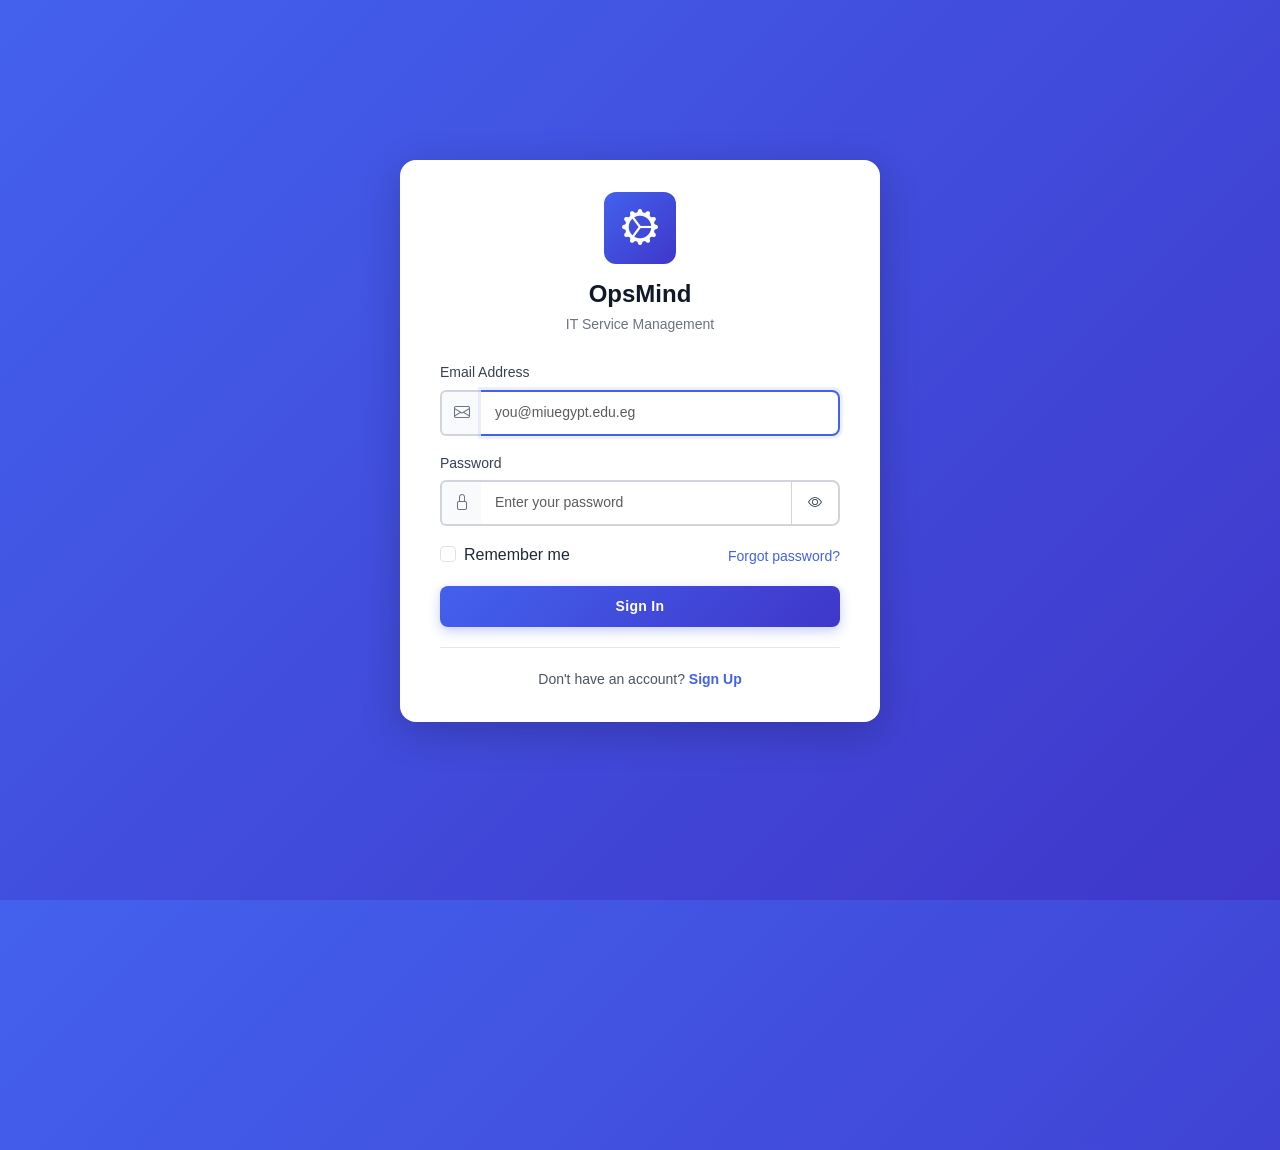
==== commit 59af9279: "feat: Add comprehensive documentation for authentication features and frontend setup - Created BUTTO" ====
--- a/index.html
+++ b/index.html
@@ -50,7 +50,7 @@
                             class="form-control" 
                             id="email" 
                             name="email"
-                            placeholder="you@company.com" 
+                            placeholder="you@miuegypt.edu.eg" 
                             required
                             autocomplete="email"
                         >
@@ -135,25 +135,25 @@
                     <label class="form-label d-block">Account Type</label>
                     <div class="account-type-selector">
                         <div class="form-check form-check-inline account-type-option">
-                            <input class="form-check-input" type="radio" name="accountType" id="doctorAccount" value="doctor" required checked>
-                            <label class="form-check-label" for="doctorAccount">
-                                <i class="bi bi-heart-pulse-fill me-2"></i>
-                                <span>Doctor</span>
+                            <input class="form-check-input" type="radio" name="accountType" id="professorAccount" value="professor" required checked>
+                            <label class="form-check-label" for="professorAccount">
+                                <i class="bi bi-person-video3"></i>
+                                <span>Professor</span>
                             </label>
                         </div>
                         <div class="form-check form-check-inline account-type-option">
                             <input class="form-check-input" type="radio" name="accountType" id="studentAccount" value="student" required>
                             <label class="form-check-label" for="studentAccount">
-                                <i class="bi bi-mortarboard-fill me-2"></i>
+                                <i class="bi bi-mortarboard-fill"></i>
                                 <span>Student</span>
                             </label>
                         </div>
                     </div>
                 </div>
 
-                <!-- Full Name Input -->
-                <div class="mb-3">
-                    <label for="fullName" class="form-label">Full Name</label>
+                <!-- First Name Input -->
+                <div class="mb-3">
+                    <label for="firstName" class="form-label">First Name</label>
                     <div class="input-group">
                         <span class="input-group-text">
                             <i class="bi bi-person"></i>
@@ -161,14 +161,34 @@
                         <input 
                             type="text" 
                             class="form-control" 
-                            id="fullName" 
-                            name="fullName"
-                            placeholder="John Doe" 
-                            required
-                            autocomplete="name"
-                        >
-                    </div>
-                    <div class="invalid-feedback">Please enter your full name.</div>
+                            id="firstName" 
+                            name="firstName"
+                            placeholder="John" 
+                            required
+                            autocomplete="given-name"
+                        >
+                    </div>
+                    <div class="invalid-feedback">Please enter your first name.</div>
+                </div>
+
+                <!-- Last Name Input -->
+                <div class="mb-3">
+                    <label for="lastName" class="form-label">Last Name</label>
+                    <div class="input-group">
+                        <span class="input-group-text">
+                            <i class="bi bi-person-fill"></i>
+                        </span>
+                        <input 
+                            type="text" 
+                            class="form-control" 
+                            id="lastName" 
+                            name="lastName"
+                            placeholder="Doe" 
+                            required
+                            autocomplete="family-name"
+                        >
+                    </div>
+                    <div class="invalid-feedback">Please enter your last name.</div>
                 </div>
 
                 <!-- Email Input -->
@@ -183,7 +203,7 @@
                             class="form-control" 
                             id="signupEmail" 
                             name="email"
-                            placeholder="you@company.com" 
+                            placeholder="you@miuegypt.edu.eg" 
                             required
                             autocomplete="email"
                         >
@@ -266,13 +286,79 @@
                 <p>Already have an account? <a href="#" class="signup-link" id="showLogin">Sign In</a></p>
             </div>
         </div>
+        </div>
     </div>
+
+    <!-- OTP Verification Modal -->
+    <div class="modal fade" id="otpModal" tabindex="-1" aria-labelledby="otpModalLabel" aria-hidden="true" data-bs-backdrop="static" data-bs-keyboard="false">
+        <div class="modal-dialog modal-dialog-centered">
+            <div class="modal-content">
+                <div class="modal-header">
+                    <h5 class="modal-title" id="otpModalLabel">
+                        <i class="bi bi-shield-lock me-2"></i>
+                        <span id="otpModalTitle">Verify Your Email</span>
+                    </h5>
+                    <button type="button" class="btn-close" data-bs-dismiss="modal" aria-label="Close" id="closeOtpModal"></button>
+                </div>
+                <div class="modal-body">
+                    <!-- Success Alert (hidden by default) -->
+                    <div id="otpSuccess" class="alert alert-success d-none" role="alert">
+                        <i class="bi bi-check-circle-fill me-2"></i>
+                        <span id="otpSuccessMessage"></span>
+                    </div>
+
+                    <!-- Error Alert (hidden by default) -->
+                    <div id="otpError" class="alert alert-danger d-none" role="alert">
+                        <i class="bi bi-exclamation-triangle-fill me-2"></i>
+                        <span id="otpErrorMessage"></span>
+                    </div>
+
+                    <p class="text-muted mb-3" id="otpInstructions">
+                        We've sent a verification code to <strong id="otpEmail"></strong>. 
+                        Please enter the 6-digit code below.
+                    </p>
+
+                    <form id="otpForm">
+                        <!-- OTP Input -->
+                        <div class="mb-3">
+                            <label for="otpCode" class="form-label">Verification Code</label>
+                            <input 
+                                type="text" 
+                                class="form-control form-control-lg text-center otp-input" 
+                                id="otpCode" 
+                                maxlength="6"
+                                placeholder="000000"
+                                required
+                                autocomplete="one-time-code"
+                                pattern="[0-9]{6}"
+                            >
+                            <div class="invalid-feedback">Please enter the 6-digit code.</div>
+                        </div>
+
+                        <!-- Resend OTP -->
+                        <div class="d-flex justify-content-between align-items-center mb-3">
+                            <small class="text-muted">Didn't receive the code?</small>
+                            <button type="button" class="btn btn-link btn-sm p-0" id="resendOtpBtn">
+                                <i class="bi bi-arrow-clockwise me-1"></i>Resend Code
+                            </button>
+                        </div>
+
+                        <!-- Submit Button -->
+                        <button type="submit" class="btn btn-primary w-100" id="verifyOtpBtn">
+                            <span class="btn-text">Verify Code</span>
+                            <span class="btn-loader d-none">
+                                <span class="spinner-border spinner-border-sm me-2" role="status"></span>
+                                Verifying...
+                            </span>
+                        </button>
+                    </form>
+                </div>
+            </div>
+        </div>
     </div>
 
     <!-- Bootstrap 5 JS -->
     <script src="https://cdn.jsdelivr.net/npm/bootstrap@5.3.2/dist/js/bootstrap.bundle.min.js"></script>
-    <!-- Mock API (for demo mode - load before other scripts) -->
-    <script src="/assets/js/mock-api.js"></script>
     <!-- Auth Module -->
     <script type="module" src="/assets/js/auth.js"></script>
 </body>
--- a/assets/css/main.css
+++ b/assets/css/main.css
@@ -124,8 +124,7 @@
 .login-card-wrapper {
     position: relative;
     width: 100%;
-    height: auto;
-    min-height: 500px;
+    min-height: 580px;
     transition: transform 0.8s;
     transform-style: preserve-3d;
 }
@@ -138,26 +137,30 @@
 .login-card {
     position: absolute;
     width: 100%;
+    min-height: 580px;
     background: white;
     border-radius: var(--radius-xl);
     box-shadow: 0 10px 40px rgba(0, 0, 0, 0.2);
-    padding: 40px;
+    padding: 32px 40px;
     backface-visibility: hidden;
     -webkit-backface-visibility: hidden;
+    overflow: visible;
 }
 
 .login-card-front {
     z-index: 2;
     transform: rotateY(0deg);
+    min-height: 500px;
 }
 
 .login-card-back {
     transform: rotateY(180deg);
+    min-height: 580px;
 }
 
 .login-header {
     text-align: center;
-    margin-bottom: 28px;
+    margin-bottom: 24px;
 }
 
 .login-logo {
@@ -196,8 +199,8 @@
 
 .login-footer {
     text-align: center;
-    margin-top: 24px;
-    padding-top: 24px;
+    margin-top: 20px;
+    padding-top: 20px;
     border-top: 1px solid var(--color-gray-200);
 }
 
@@ -264,8 +267,8 @@
 }
 
 .account-type-option .form-check-label i {
-    font-size: 28px;
-    margin-bottom: 8px;
+    font-size: 32px;
+    margin-bottom: 6px;
     display: block;
 }
 
@@ -301,7 +304,7 @@
 /* Form Control Enhancements for Login/Signup */
 .login-card .form-control,
 .login-card .form-select {
-    padding: 10px 14px;
+    padding: 9px 14px;
     border: 2px solid var(--color-gray-300);
     transition: all var(--transition-base);
 }
@@ -316,6 +319,7 @@
     background: var(--color-gray-50);
     border: 2px solid var(--color-gray-300);
     border-right: none;
+    padding: 9px 12px;
 }
 
 .login-card .input-group .form-control {
@@ -325,6 +329,49 @@
 .login-card .input-group .btn {
     border: 2px solid var(--color-gray-300);
     border-left: none;
+}
+
+/* Compact form spacing */
+.login-card .mb-3 {
+    margin-bottom: 0.875rem !important;
+}
+
+.login-card .mb-4 {
+    margin-bottom: 1rem !important;
+}
+
+.login-card .form-label {
+    margin-bottom: 0.375rem;
+    font-size: 0.875rem;
+    font-weight: 500;
+}
+
+/* OTP Input Styling */
+.otp-input {
+    font-size: 1.5rem;
+    font-weight: 600;
+    letter-spacing: 0.5em;
+    padding: 0.75rem;
+}
+
+.otp-input:focus {
+    border-color: var(--color-primary);
+    box-shadow: 0 0 0 4px rgba(67, 97, 238, 0.15);
+}
+
+/* OTP Modal */
+#otpModal .modal-content {
+    border-radius: var(--radius-xl);
+}
+
+#otpModal .modal-header {
+    background: linear-gradient(135deg, var(--color-primary-light) 0%, rgba(67, 97, 238, 0.1) 100%);
+    border-bottom: 1px solid var(--color-gray-200);
+}
+
+#otpModal .modal-title {
+    color: var(--color-primary);
+    font-weight: 600;
 }
 
 /* Responsive adjustments for login cards */
@@ -1103,7 +1150,7 @@
 .badge-status-in_progress,
 .badge-status-in-progress {
     background: var(--color-info-light);
-    color: var(--color-info);
+    color: var (--color-info);
 }
 
 .badge-status-pending {
@@ -1134,7 +1181,7 @@
 
 .badge-priority-medium {
     background: var(--color-info-light);
-    color: var(--color-info);
+    color: var (--color-info);
 }
 
 .badge-priority-low {
@@ -1161,7 +1208,7 @@
 /* Execution status badges */
 .badge-execution-running {
     background: var(--color-info-light);
-    color: var(--color-info);
+    color: var (--color-info);
 }
 
 .badge-execution-completed {
@@ -1350,7 +1397,7 @@
 
 .workflow-step.running::before {
     background: var(--color-info);
-    border-color: var(--color-info);
+    border-color: var (--color-info);
     animation: pulse 1.5s infinite;
 }
 
@@ -1429,7 +1476,7 @@
 }
 
 .execution-step.running::before {
-    background: var(--color-info);
+    background: var (--color-info);
     animation: pulse 1.5s infinite;
 }
 
@@ -1596,7 +1643,7 @@
 }
 
 .toast-info {
-    background: var(--color-info);
+    background: var (--color-info);
     color: white;
 }
 
